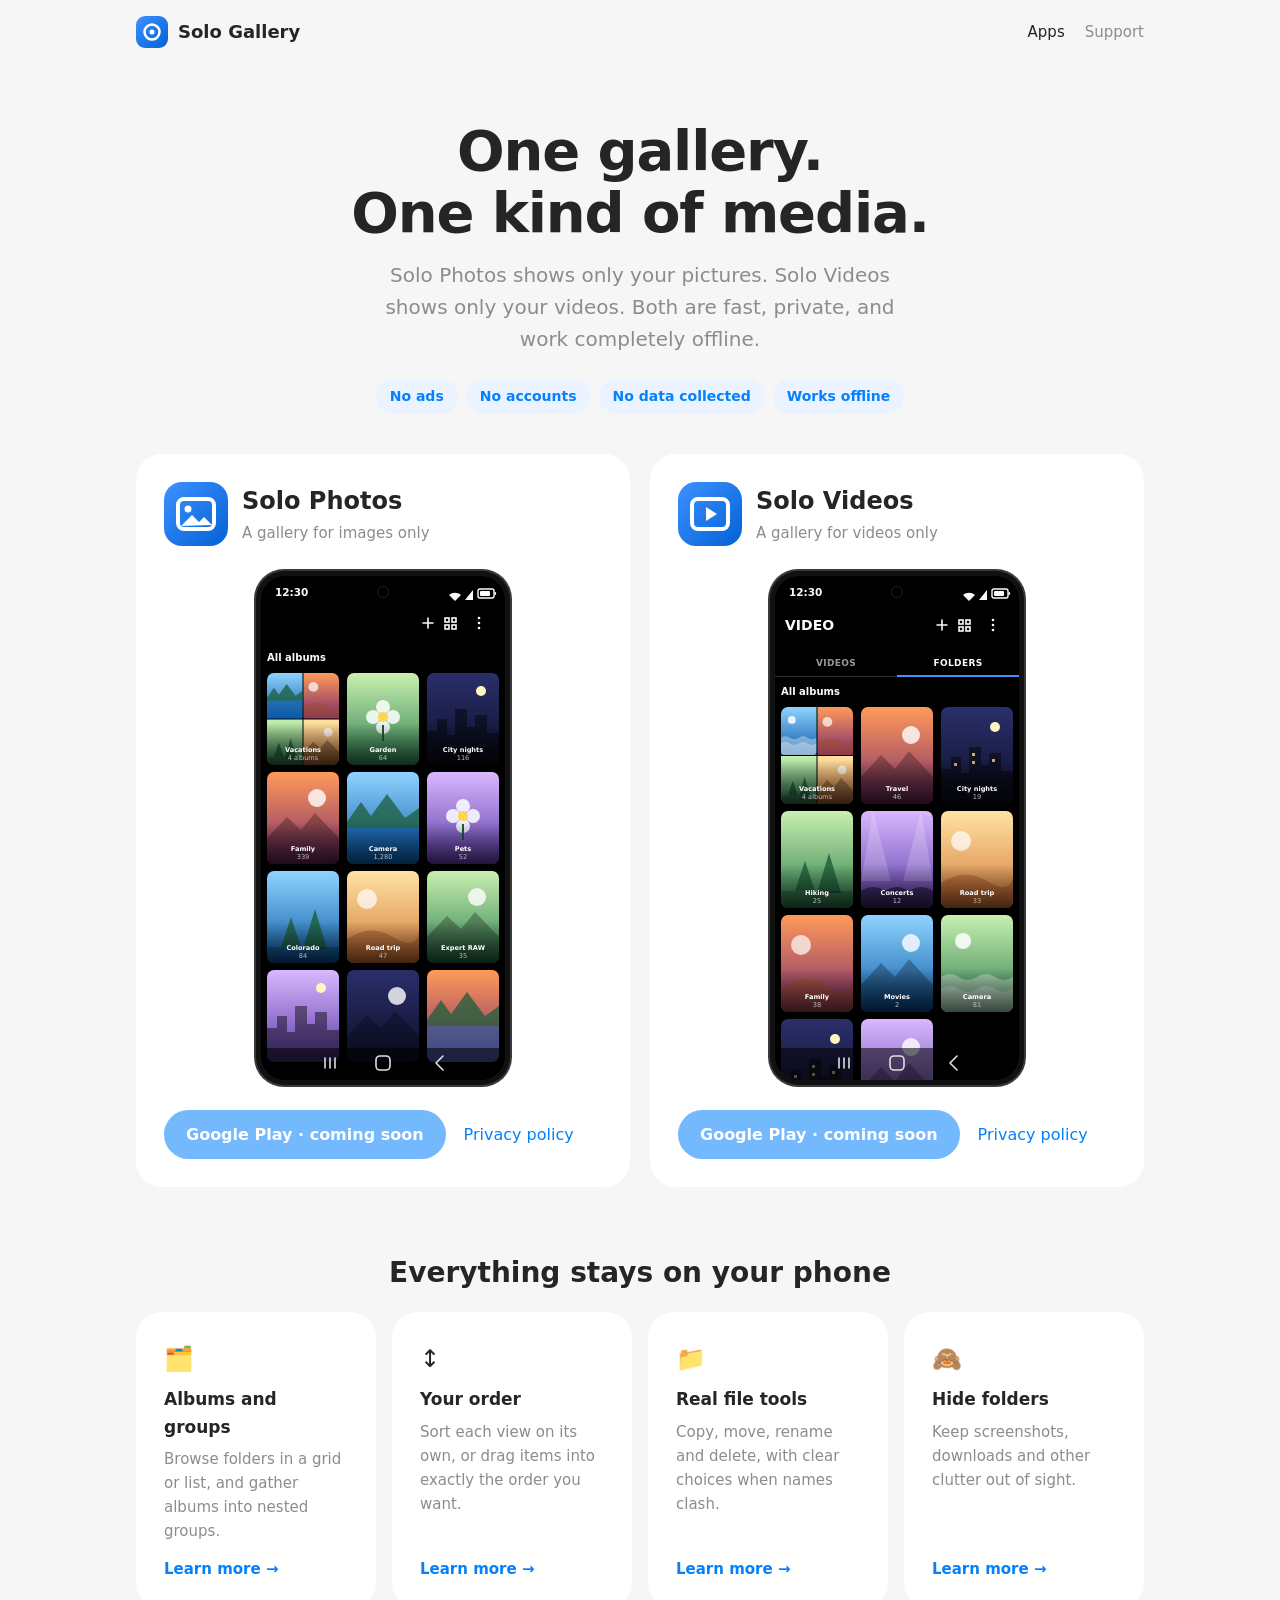
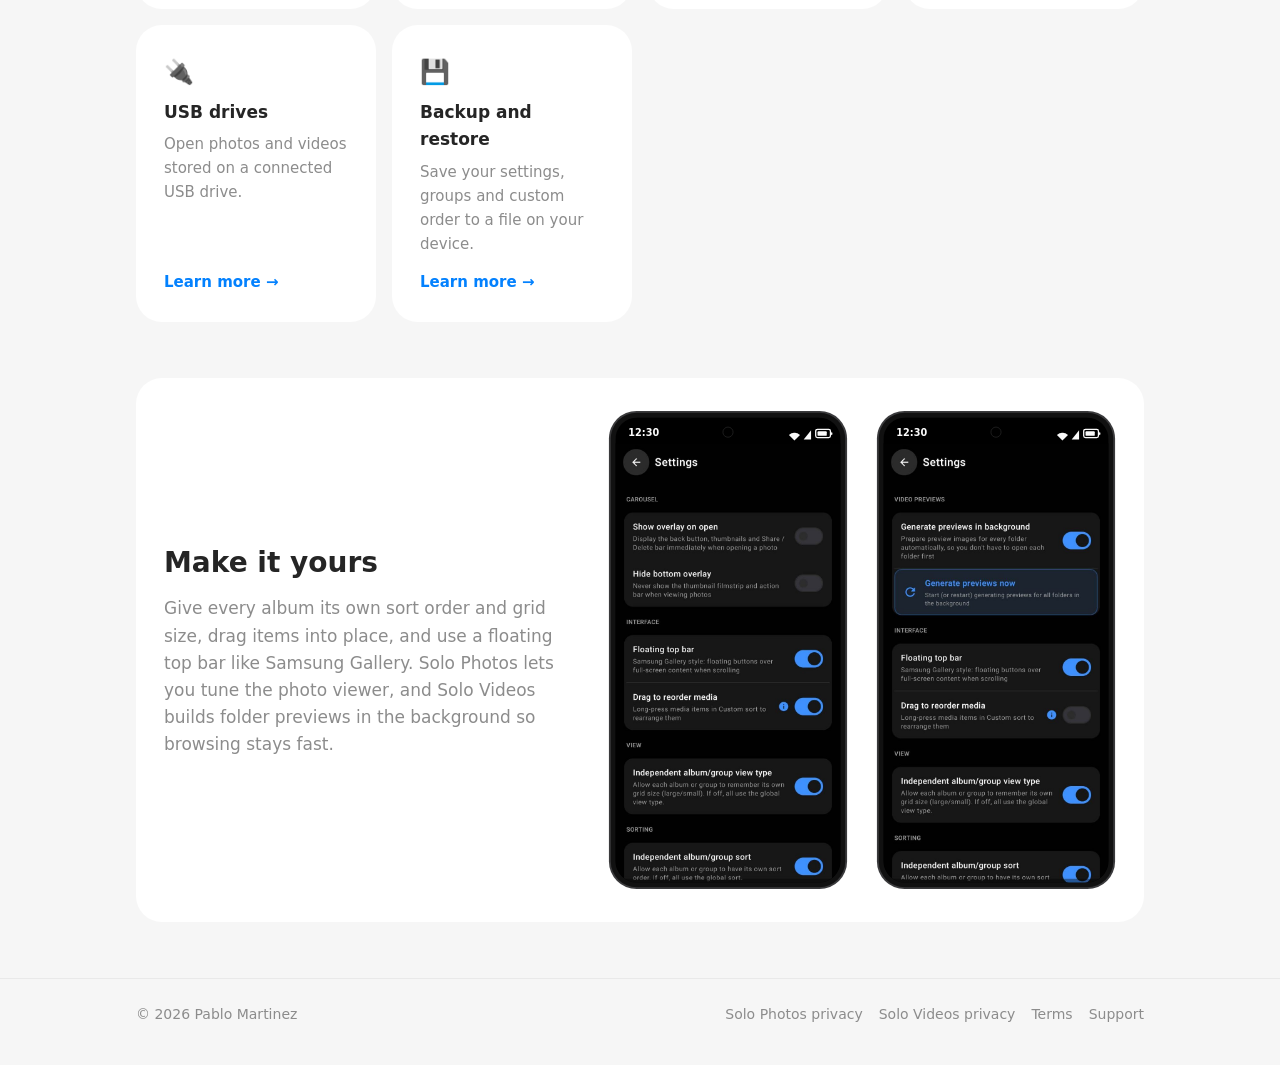
==== index.html @ 3504d001 "Add Solo Gallery website and Play Store assets Co-Authored-By: Claude Opus 5.5 <noreply@anthropic.co" ====
<!doctype html>
<html lang="en">
<head>
  <meta charset="utf-8">
  <meta name="viewport" content="width=device-width, initial-scale=1">
  <title>Solo Gallery</title>
  <meta name="description" content="Solo Photos and Solo Videos: private, offline Android galleries that show just one kind of media.">
  <link rel="icon" href="assets/logo.svg" type="image/svg+xml">
  <link rel="stylesheet" href="assets/style.css">
  <script src="assets/site.js" defer></script>
  <script src="assets/features.js" defer></script>
</head>
<body data-root="">
  <main class="wrap">
    <section class="hero">
      <h1>One gallery.<br>One kind of media.</h1>
      <p>Solo Photos shows only your pictures. Solo Videos shows only your videos. Both are fast, private, and work completely offline.</p>
      <div class="chips">
        <span class="chip">No ads</span>
        <span class="chip">No accounts</span>
        <span class="chip">No data collected</span>
        <span class="chip">Works offline</span>
      </div>
    </section>

    <section class="apps" aria-label="Apps">
      <article class="card app-card">
        <div class="app-head">
          <img src="assets/icon-photos.svg" alt="">
          <div><h2>Solo Photos</h2><p>A gallery for images only</p></div>
        </div>
        <img class="mock" src="assets/mock-photos.svg" alt="Illustration of the Solo Photos album grid">
        <div class="app-links">
          <a class="btn" aria-disabled="true" href="#">Google Play &middot; coming soon</a>
          <a href="photos/privacy.html">Privacy policy</a>
        </div>
      </article>

      <article class="card app-card">
        <div class="app-head">
          <img src="assets/icon-videos.svg" alt="">
          <div><h2>Solo Videos</h2><p>A gallery for videos only</p></div>
        </div>
        <img class="mock" src="assets/mock-videos.svg" alt="Illustration of the Solo Videos grid">
        <div class="app-links">
          <a class="btn" aria-disabled="true" href="#">Google Play &middot; coming soon</a>
          <a href="videos/privacy.html">Privacy policy</a>
        </div>
      </article>
    </section>

    <h2 class="section-title">Everything stays on your phone</h2>
    <section class="features">
      <div class="card feature" role="button" tabindex="0">
        <span class="ico">🗂️</span><h3>Albums and groups</h3><p>Browse folders in a grid or list, and gather albums into nested groups.</p><span class="learn">Learn more &rarr;</span>
        <ul class="more" hidden>
          <li>Every folder of photos or videos on your phone shows up as an album.</li>
          <li>Tap <b>+</b> to create a group, then add albums to it. Groups can hold other groups too.</li>
          <li>A group's tile shows a 2×2 preview of the albums inside.</li>
          <li>Switch between large tiles, small tiles and a list.</li>
        </ul>
      </div>
      <div class="card feature" role="button" tabindex="0">
        <span class="ico">↕️</span><h3>Your order</h3><p>Sort each view on its own, or drag items into exactly the order you want.</p><span class="learn">Learn more &rarr;</span>
        <ul class="more" hidden>
          <li>Sort by name, date or size, or pick <b>Custom</b> and long-press to drag items into place.</li>
          <li>Each album and group can remember its own sort order and grid size.</li>
          <li>Groups can stay pinned on top of your albums.</li>
          <li>Changed your mind? Restore the custom order back to A–Z in one tap.</li>
        </ul>
      </div>
      <div class="card feature" role="button" tabindex="0">
        <span class="ico">📁</span><h3>Real file tools</h3><p>Copy, move, rename and delete, with clear choices when names clash.</p><span class="learn">Learn more &rarr;</span>
        <ul class="more" hidden>
          <li>Select one item or many, then copy or move them to any album, or straight into a new one.</li>
          <li>A progress window shows how far along it is, and you can cancel.</li>
          <li>If a file with the same name already exists, choose <b>Skip</b>, <b>Replace</b> or <b>Rename</b>, and apply that choice to all of them.</li>
          <li>Rename albums and delete items with a clear confirmation first.</li>
        </ul>
      </div>
      <div class="card feature" role="button" tabindex="0">
        <span class="ico">🙈</span><h3>Hide folders</h3><p>Keep screenshots, downloads and other clutter out of sight.</p><span class="learn">Learn more &rarr;</span>
        <ul class="more" hidden>
          <li>Open the <b>⋮</b> menu and choose <b>Hide album(s)</b>.</li>
          <li>Switch off any folder you don't want to see in the gallery.</li>
          <li>Your files aren't moved or deleted, only hidden from view. Unhide them any time.</li>
        </ul>
      </div>
      <div class="card feature" role="button" tabindex="0">
        <span class="ico">🔌</span><h3>USB drives</h3><p>Open photos and videos stored on a connected USB drive.</p><span class="learn">Learn more &rarr;</span>
        <ul class="more" hidden>
          <li>Plug in a USB drive and pick it once in Android's file picker.</li>
          <li>The app only gets access to the drive you choose.</li>
          <li>Its albums appear in the gallery and come back automatically when you reconnect the drive.</li>
        </ul>
      </div>
      <div class="card feature" role="button" tabindex="0">
        <span class="ico">💾</span><h3>Backup and restore</h3><p>Save your settings, groups and custom order to a file on your device.</p><span class="learn">Learn more &rarr;</span>
        <ul class="more" hidden>
          <li>A backup saves your settings, groups, hidden folders and custom order. Your photos and videos are not included.</li>
          <li>Turn on <b>Auto backup</b> to keep it up to date as you make changes.</li>
          <li>Moving to a new phone? Copy the backup file over and tap <b>Restore</b>.</li>
        </ul>
      </div>
    </section>

    <dialog class="feature-dialog" aria-labelledby="fd-title">
      <form method="dialog"><button class="fd-close" aria-label="Close">&times;</button></form>
      <span class="ico" id="fd-ico"></span>
      <h3 id="fd-title"></h3>
      <ul id="fd-list"></ul>
    </dialog>

    <section class="card showcase">
      <div class="showcase-text">
        <h2>Make it yours</h2>
        <p>Give every album its own sort order and grid size, drag items into place, and use a floating top bar like Samsung Gallery. Solo Photos lets you tune the photo viewer, and Solo Videos builds folder previews in the background so browsing stays fast.</p>
      </div>
      <img class="mock" src="assets/mock-photos-settings.svg" alt="Solo Photos settings screen">
      <img class="mock" src="assets/mock-videos-settings.svg" alt="Solo Videos settings screen">
    </section>
  </main>
</body>
</html>
---- assets/style.css ----
:root {
  --accent: #0381fe;
  --bg: #f6f6f6;
  --card: #ffffff;
  --text: #252525;
  --text-2: #8c8c8c;
  --divider: #e9e9e9;
  --chip: #eaf3ff;
  --radius: 26px;
  color-scheme: light dark;
}

@media (prefers-color-scheme: dark) {
  :root {
    --accent: #3e91ff;
    --bg: #010101;
    --card: #171717;
    --text: #fafafa;
    --text-2: #999999;
    --divider: #2d2d2d;
    --chip: #0f2340;
  }
}

* { box-sizing: border-box; }

html { -webkit-text-size-adjust: 100%; }

body {
  margin: 0;
  background: var(--bg);
  color: var(--text);
  font: 16px/1.6 system-ui, -apple-system, "Segoe UI", Roboto, "Samsung Sans", Helvetica, Arial, sans-serif;
}

a { color: var(--accent); text-decoration: none; }
a:hover { text-decoration: underline; }

.wrap { max-width: 1040px; margin: 0 auto; padding: 0 16px; }

.site-header {
  position: sticky; top: 0; z-index: 10;
  background: color-mix(in srgb, var(--bg) 85%, transparent);
  backdrop-filter: blur(12px);
  -webkit-backdrop-filter: blur(12px);
}
.site-header .wrap { display: flex; align-items: center; justify-content: space-between; height: 64px; gap: 16px; }
.brand { display: flex; align-items: center; gap: 10px; font-weight: 700; font-size: 18px; color: var(--text); }
.brand:hover { text-decoration: none; }
.brand img { width: 32px; height: 32px; }
.nav { display: flex; gap: 20px; font-size: 15px; }
.nav a { color: var(--text-2); }
.nav a[aria-current="page"], .nav a:hover { color: var(--text); text-decoration: none; }

.hero { text-align: center; padding: 56px 0 40px; }
.hero h1 { font-size: clamp(34px, 7vw, 56px); line-height: 1.1; margin: 0 0 16px; letter-spacing: -0.02em; }
.hero p { font-size: clamp(17px, 2.6vw, 20px); color: var(--text-2); margin: 0 auto; max-width: 560px; }
.chips { display: flex; flex-wrap: wrap; justify-content: center; gap: 8px; margin-top: 24px; }
.chip { background: var(--chip); color: var(--accent); border-radius: 999px; padding: 6px 14px; font-size: 14px; font-weight: 600; }

.apps { display: grid; grid-template-columns: repeat(auto-fit, minmax(280px, 1fr)); gap: 20px; padding-bottom: 40px; }
.card { background: var(--card); border-radius: var(--radius); padding: 28px; }
.app-card { display: flex; flex-direction: column; gap: 18px; }
.app-head { display: flex; align-items: center; gap: 14px; }
.app-head img { width: 64px; height: 64px; }
.app-head h2 { margin: 0; font-size: 24px; }
.app-head p { margin: 0; color: var(--text-2); font-size: 15px; }
.mock { width: 100%; max-width: 260px; margin: 4px auto; display: block; }
.app-links { display: flex; flex-wrap: wrap; align-items: center; gap: 12px 18px; }
.btn {
  display: inline-flex; align-items: center; gap: 8px;
  background: var(--accent); color: #fff; font-weight: 600;
  border-radius: 999px; padding: 12px 22px;
}
.btn:hover { text-decoration: none; filter: brightness(1.08); }
.btn[aria-disabled="true"] { opacity: .55; pointer-events: none; }

.section-title { font-size: 28px; margin: 24px 0 16px; text-align: center; }
.features { display: grid; grid-template-columns: repeat(auto-fit, minmax(220px, 1fr)); gap: 16px; padding-bottom: 56px; }
.feature h3 { margin: 0 0 6px; font-size: 17px; }
.feature p { margin: 0; color: var(--text-2); font-size: 15px; }
.feature .ico { font-size: 24px; margin-bottom: 8px; display: block; }
.feature[role=button] {
  display: flex; flex-direction: column; cursor: pointer; outline: none;
  transition: transform .15s ease, box-shadow .15s ease;
}
.feature[role=button]:hover { transform: translateY(-2px); box-shadow: 0 8px 24px rgba(0, 0, 0, .08); }
.feature[role=button]:focus-visible { box-shadow: 0 0 0 3px var(--accent); }
.feature .learn { margin-top: auto; padding-top: 14px; color: var(--accent); font-weight: 600; font-size: 15px; }

.feature-dialog {
  width: min(520px, calc(100vw - 32px)); border: 0; border-radius: var(--radius);
  padding: 32px; background: var(--card); color: var(--text);
}
.feature-dialog::backdrop { background: rgba(0, 0, 0, .5); backdrop-filter: blur(4px); }
.feature-dialog .ico { font-size: 34px; display: block; margin-bottom: 8px; }
.feature-dialog h3 { margin: 0 0 12px; font-size: 24px; }
.feature-dialog ul { margin: 0; padding-left: 20px; }
.feature-dialog li { margin: 8px 0; }
.fd-close {
  position: absolute; top: 16px; right: 16px; width: 36px; height: 36px; border: 0; border-radius: 50%;
  background: var(--chip); color: var(--accent); font-size: 22px; line-height: 1; cursor: pointer;
}

.showcase { display: grid; grid-template-columns: 1fr minmax(0, 240px) minmax(0, 240px); align-items: center; gap: 28px; margin-bottom: 56px; }
.showcase h2 { font-size: 28px; margin: 0 0 10px; }
.showcase p { margin: 0; color: var(--text-2); font-size: 17px; }
@media (max-width: 820px) {
  .showcase { grid-template-columns: 1fr 1fr; text-align: center; }
  .showcase-text { grid-column: 1 / -1; }
}

.doc { max-width: 760px; margin: 32px auto 56px; }
.doc h1 { font-size: clamp(28px, 5vw, 38px); line-height: 1.2; margin: 0 0 6px; }
.doc .meta { color: var(--text-2); margin: 0 0 24px; font-size: 15px; }
.doc h2 { font-size: 20px; margin: 28px 0 8px; }
.doc ul { padding-left: 22px; }
.doc li { margin: 4px 0; }
.doc .card + .card { margin-top: 16px; }
.summary { border-left: 4px solid var(--accent); }

table { width: 100%; border-collapse: collapse; font-size: 15px; }
th, td { text-align: left; padding: 10px 8px; border-bottom: 1px solid var(--divider); vertical-align: top; }
th { color: var(--text-2); font-weight: 600; }
.table-scroll { overflow-x: auto; }

details { border-bottom: 1px solid var(--divider); padding: 14px 0; }
details:last-child { border-bottom: 0; }
summary { cursor: pointer; font-weight: 600; }
details p { margin: 8px 0 0; color: var(--text-2); }

.site-footer { border-top: 1px solid var(--divider); padding: 24px 0 40px; color: var(--text-2); font-size: 14px; }
.site-footer .wrap { display: flex; flex-wrap: wrap; justify-content: space-between; gap: 12px; }
.site-footer nav { display: flex; flex-wrap: wrap; gap: 16px; }
.site-footer a { color: var(--text-2); }

@media (max-width: 560px) {
  .nav { gap: 14px; font-size: 14px; }
  .brand span { display: none; }
  .card { padding: 22px; }
}
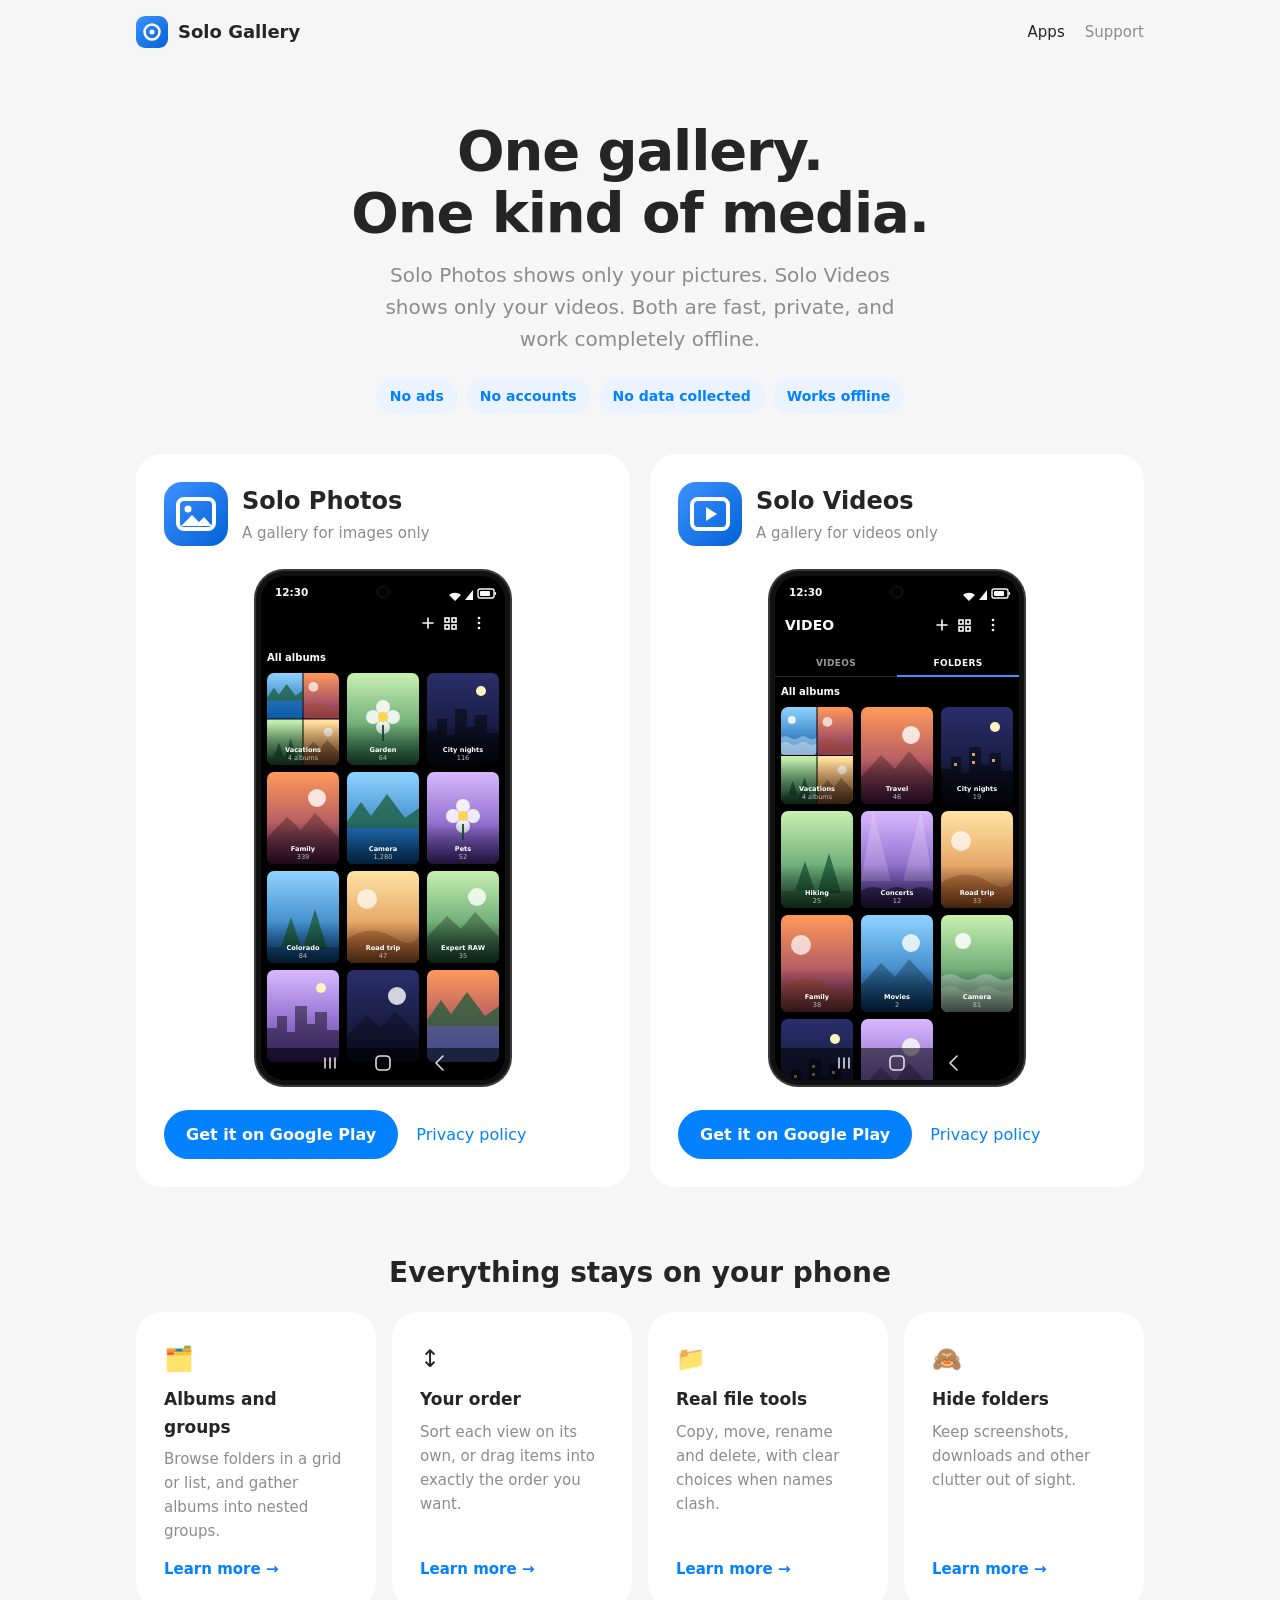
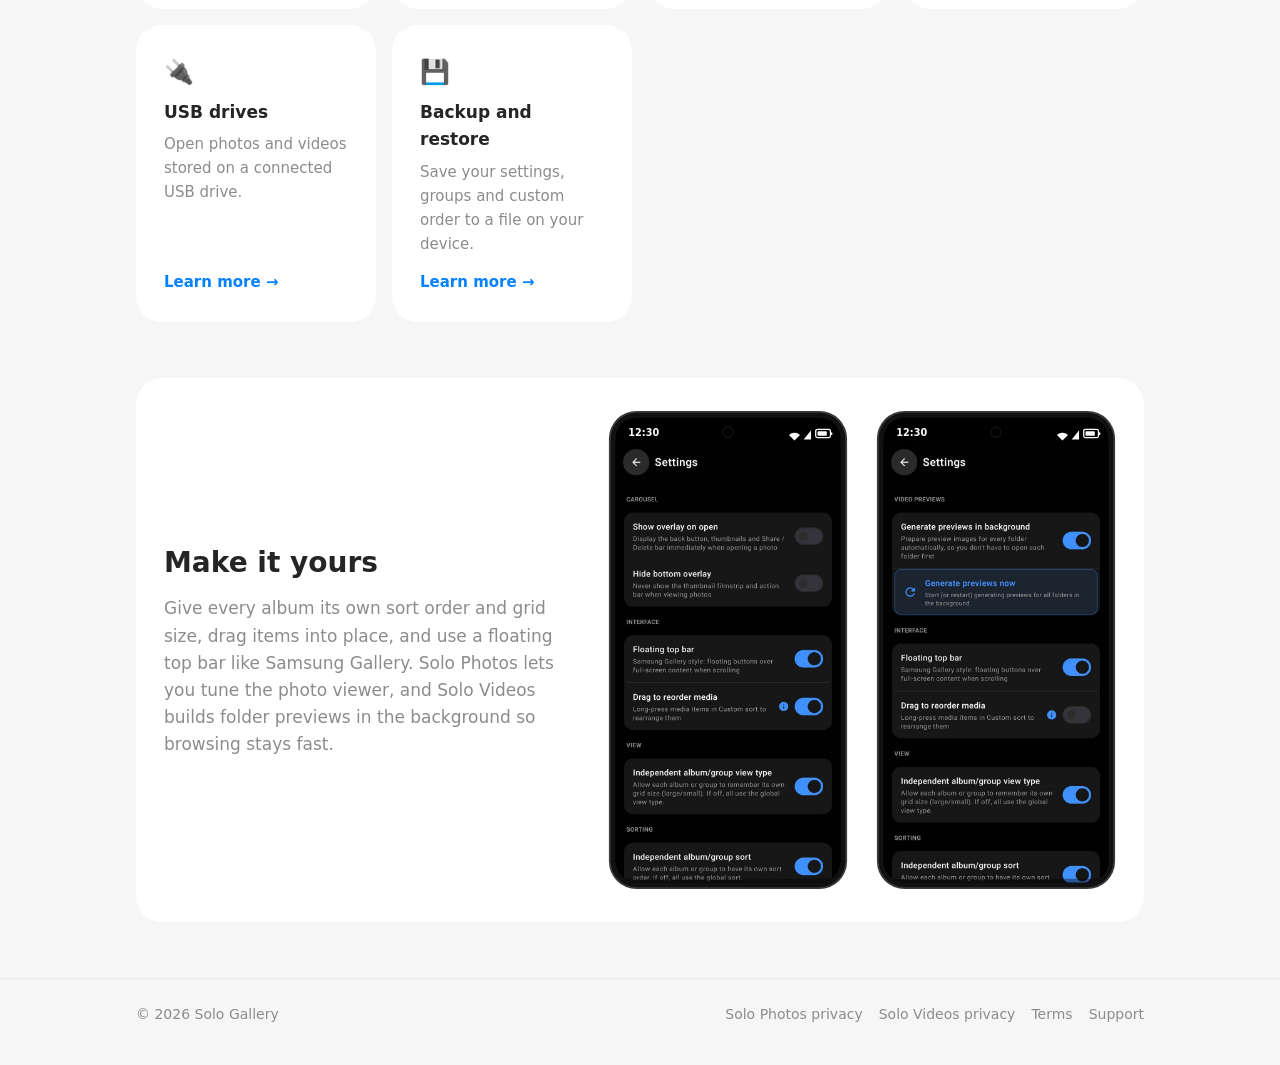
==== commit 8ec1efa7: "Link Google Play download buttons to the store listings Co-Authored-By: Claude Opus 5.5 <noreply@ant" ====
--- a/index.html
+++ b/index.html
@@ -31,7 +31,7 @@
         </div>
         <img class="mock" src="assets/mock-photos.svg" alt="Illustration of the Solo Photos album grid">
         <div class="app-links">
-          <a class="btn" aria-disabled="true" href="#">Google Play &middot; coming soon</a>
+          <a class="btn" href="https://play.google.com/store/apps/details?id=com.pamartinez.solo.photos" target="_blank" rel="noopener">Get it on Google Play</a>
           <a href="photos/privacy.html">Privacy policy</a>
         </div>
       </article>
@@ -43,7 +43,7 @@
         </div>
         <img class="mock" src="assets/mock-videos.svg" alt="Illustration of the Solo Videos grid">
         <div class="app-links">
-          <a class="btn" aria-disabled="true" href="#">Google Play &middot; coming soon</a>
+          <a class="btn" href="https://play.google.com/store/apps/details?id=com.pamartinez.solo.videos" target="_blank" rel="noopener">Get it on Google Play</a>
           <a href="videos/privacy.html">Privacy policy</a>
         </div>
       </article>
